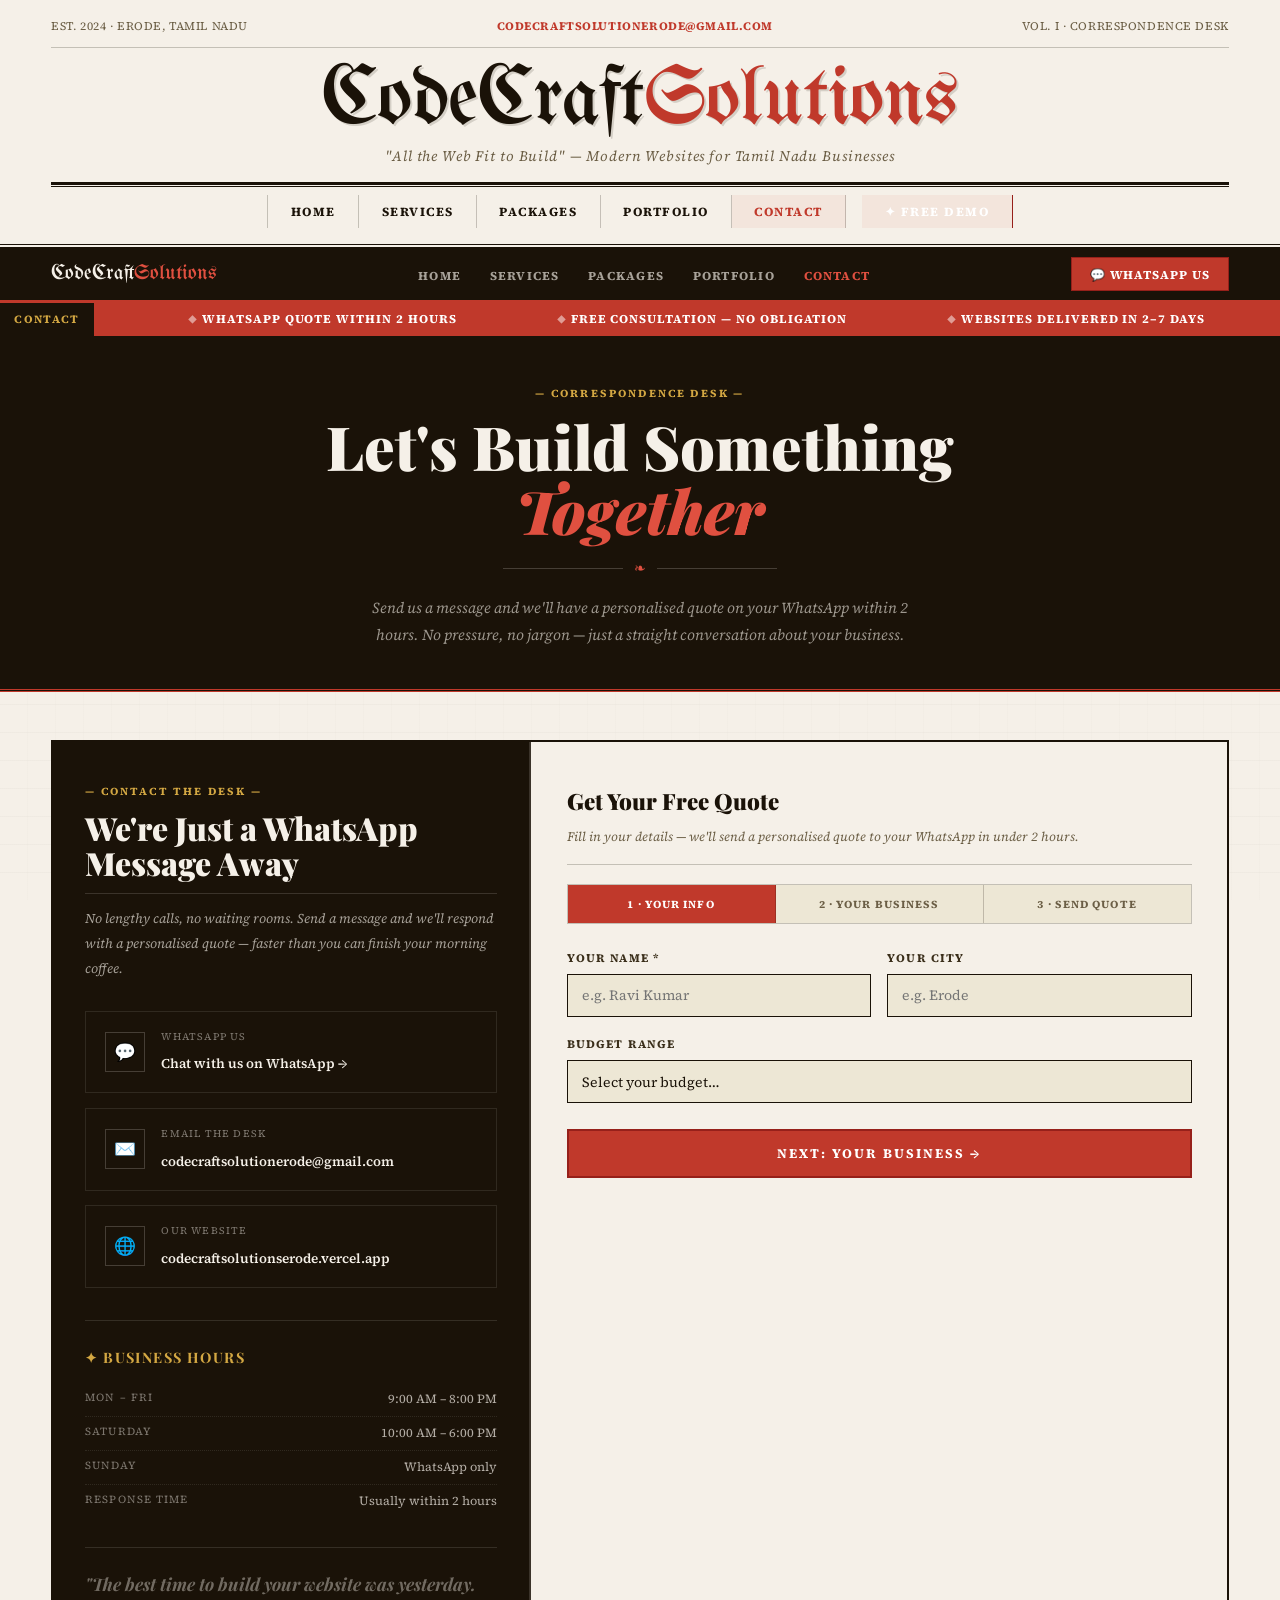
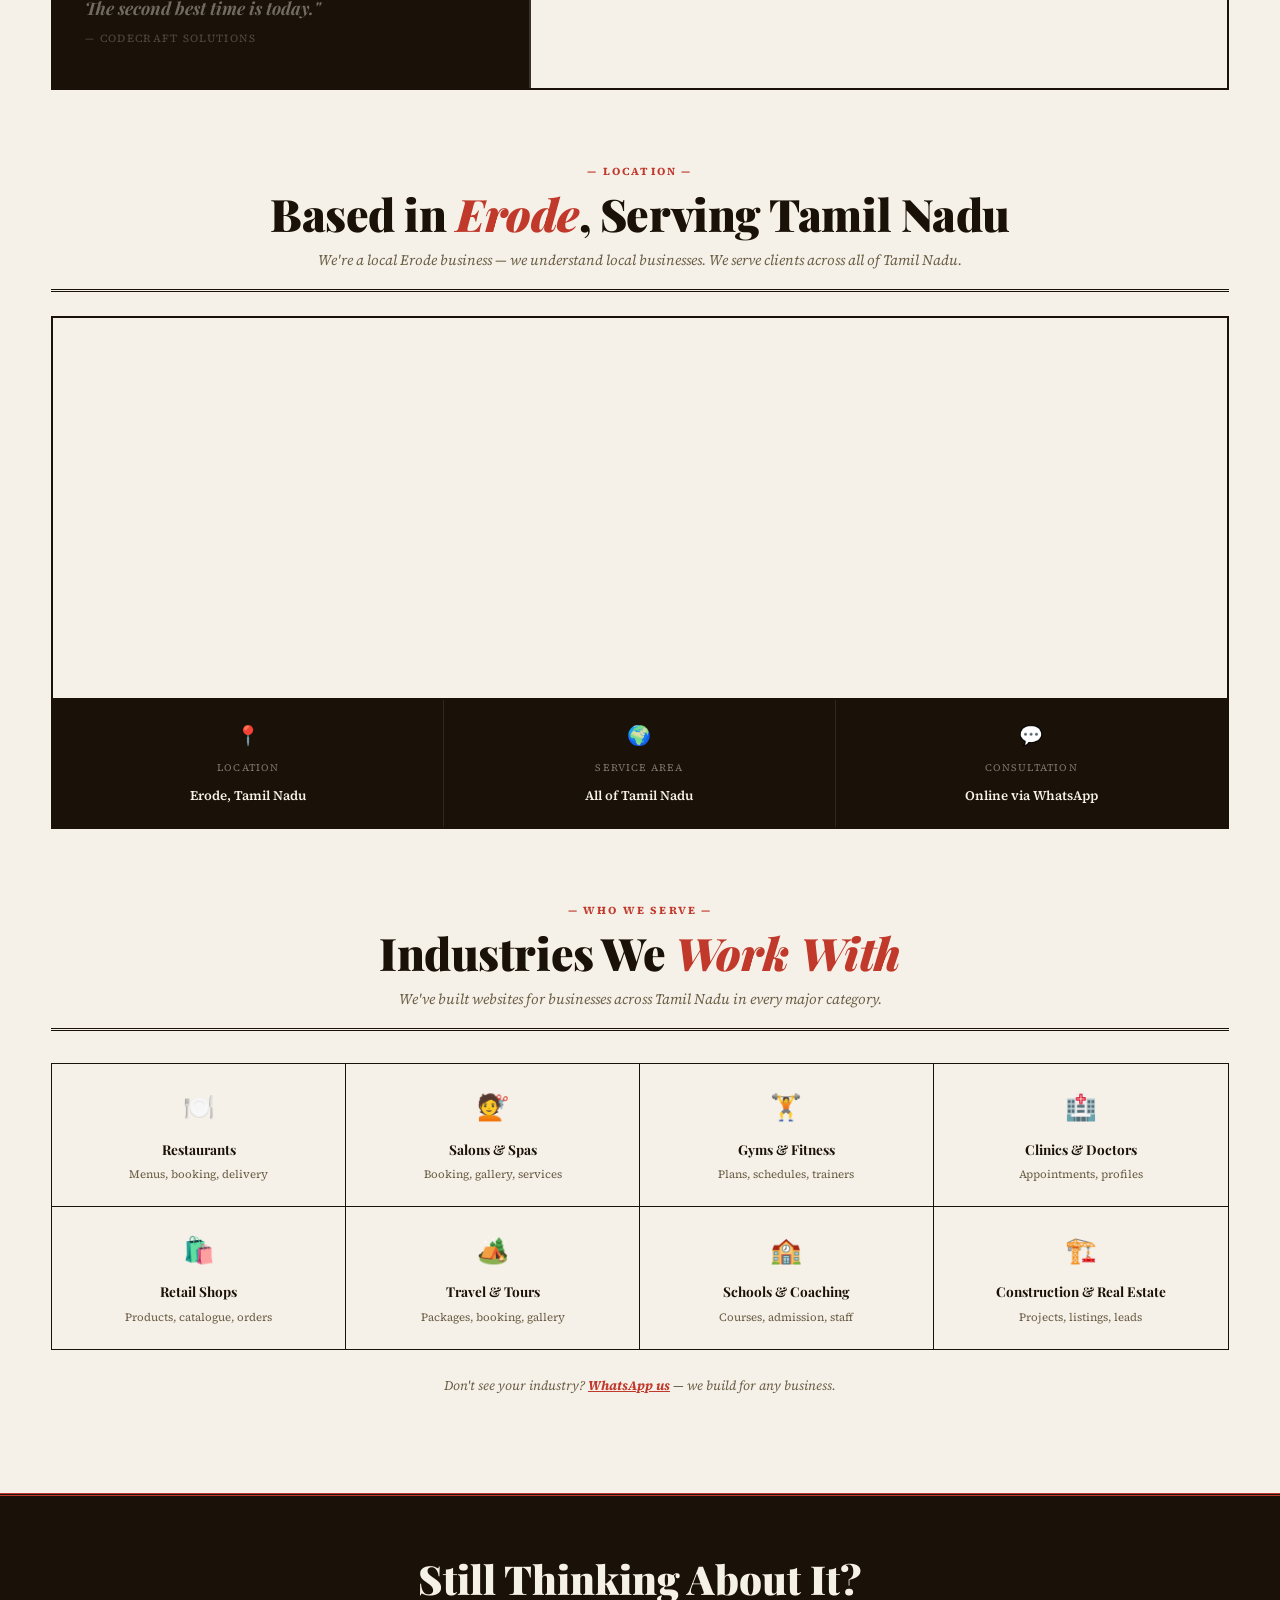
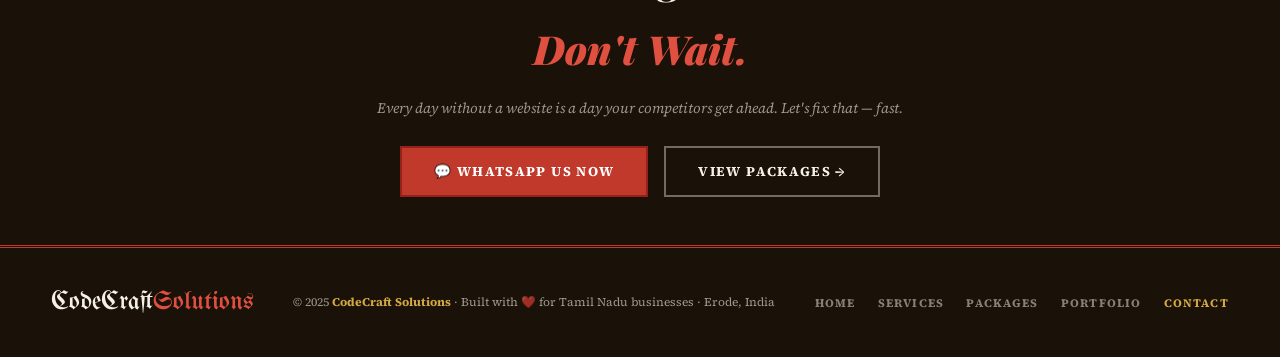
==== contact.html @ 3a3abef3 "Add files via upload" ====
<!DOCTYPE html>
<html lang="en">
<head>
<meta charset="UTF-8"><meta name="viewport" content="width=device-width, initial-scale=1.0">
<title>Contact — CodeCraft Solutions</title>
<link href="https://fonts.googleapis.com/css2?family=Playfair+Display:ital,wght@0,400;0,600;0,700;0,900;1,400;1,700&family=UnifrakturMaguntia&family=Source+Serif+4:ital,opsz,wght@0,8..60,300;0,8..60,400;0,8..60,600;1,8..60,400&display=swap" rel="stylesheet">
<link rel="stylesheet" href="style.css">
<style>
.contact-page { padding: 3rem 4%; position: relative; z-index: 1; }

/* ── MAIN CONTACT GRID ── */
.contact-broadsheet {
  display: grid; grid-template-columns: 1.1fr 1.6fr;
  gap: 0; border: 2px solid var(--ink); margin-bottom: 3rem;
}
.contact-editorial {
  padding: 2.5rem 2rem; background: var(--ink); color: var(--cream);
  border-right: 2px solid rgba(245,240,232,.15);
}
.contact-editorial-kicker { font-size:.68rem; font-weight:700; text-transform:uppercase; letter-spacing:.2em; color:var(--gold-light); margin-bottom:.6rem; display:block; }
.contact-headline { font-family:var(--serif-display); font-size:clamp(1.4rem,2.8vw,2rem); font-weight:900; line-height:1.1; color:var(--cream); margin-bottom:.8rem; padding-bottom:.8rem; border-bottom:1px solid rgba(245,240,232,.15); }
.contact-deck { font-size:.84rem; color:rgba(245,240,232,.65); line-height:1.85; font-style:italic; margin-bottom:1.8rem; }
.contact-methods { display:flex; flex-direction:column; gap:.9rem; margin-bottom:2rem; }
.contact-method { display:flex; align-items:center; gap:1rem; padding:1rem 1.2rem; border:1px solid rgba(245,240,232,.1); text-decoration:none; color:var(--cream); transition:background .2s,border-color .2s; }
.contact-method:hover { background:rgba(245,240,232,.06); border-color:var(--gold-light); }
.method-icon { width:40px; height:40px; flex-shrink:0; display:flex; align-items:center; justify-content:center; font-size:1.1rem; border:1px solid rgba(245,240,232,.2); }
.method-label { font-size:.63rem; text-transform:uppercase; letter-spacing:.12em; color:rgba(245,240,232,.45); display:block; margin-bottom:.2rem; }
.method-value { font-size:.84rem; font-weight:600; }
.contact-hours { border-top:1px solid rgba(245,240,232,.12); padding-top:1.5rem; margin-top:.5rem; }
.contact-hours h4 { font-family:var(--serif-display); font-size:.9rem; font-weight:700; color:var(--gold-light); margin-bottom:.8rem; text-transform:uppercase; letter-spacing:.1em; }
.hours-row { display:flex; justify-content:space-between; font-size:.78rem; padding:.35rem 0; border-bottom:1px dotted rgba(245,240,232,.1); color:rgba(245,240,232,.7); }
.hours-row:last-child { border-bottom:none; }
.hours-row .day { color:rgba(245,240,232,.45); text-transform:uppercase; font-size:.68rem; letter-spacing:.1em; }
.contact-quote { margin-top:1.8rem; padding-top:1.5rem; border-top:1px solid rgba(245,240,232,.12); }
.contact-quote p { font-family:var(--serif-display); font-style:italic; font-size:1.1rem; font-weight:700; color:rgba(245,240,232,.4); line-height:1.4; }
.contact-quote cite { font-size:.68rem; text-transform:uppercase; letter-spacing:.12em; color:rgba(245,240,232,.25); margin-top:.5rem; display:block; font-style:normal; }

/* ── FORM PANEL ── */
.contact-form-panel { padding: 2.5rem 2.2rem; background: var(--cream); }
.form-headline { font-family:var(--serif-display); font-size:1.4rem; font-weight:900; margin-bottom:.3rem; }
.form-deck { font-size:.8rem; color:var(--ink-light); font-style:italic; margin-bottom:1.2rem; padding-bottom:1rem; border-bottom:1px solid var(--rule-thin); }
.form-row { display:grid; grid-template-columns:1fr 1fr; gap:1rem; }
.form-steps { display:flex; gap:0; margin-bottom:1.5rem; border:1px solid var(--rule-thin); }
.form-step { flex:1; padding:.6rem .8rem; text-align:center; font-size:.68rem; font-weight:700; text-transform:uppercase; letter-spacing:.1em; color:var(--ink-light); border-right:1px solid var(--rule-thin); background:var(--cream-dark); cursor:pointer; transition:background .2s,color .2s; }
.form-step:last-child { border-right:none; }
.form-step.active { background:var(--red); color:#fff; }
.form-step-panel { display:none; }
.form-step-panel.active { display:block; }

/* ── MAP EMBED SECTION ── */
.map-section { margin-bottom:3rem; }
.map-section .section-masthead { margin-bottom:1.5rem; }
.map-container { border:2px solid var(--ink); overflow:hidden; }
.map-container iframe { display:block; width:100%; height:380px; border:none; }
.map-info-row { display:grid; grid-template-columns:repeat(3,1fr); gap:0; border-top:2px solid var(--ink); background:var(--ink); }
.map-info-item { padding:1.2rem 1.5rem; border-right:1px solid rgba(245,240,232,.1); text-align:center; }
.map-info-item:last-child { border-right:none; }
.map-info-icon { font-size:1.2rem; margin-bottom:.4rem; display:block; }
.map-info-label { font-size:.62rem; text-transform:uppercase; letter-spacing:.12em; color:rgba(245,240,232,.45); display:block; margin-bottom:.2rem; }
.map-info-value { font-size:.82rem; color:var(--cream); font-weight:600; }

/* ── INDUSTRIES ── */
.industries-section { margin-bottom:3rem; }
.industries-grid { display:grid; grid-template-columns:repeat(4,1fr); gap:0; border:1px solid var(--ink); }
.industry-item { padding:1.3rem; border-right:1px solid var(--ink); border-bottom:1px solid var(--ink); text-align:center; transition:background .2s; }
.industry-item:nth-child(4n) { border-right:none; }
.industry-item:nth-last-child(-n+4) { border-bottom:none; }
.industry-item:hover { background:rgba(192,57,43,.05); }
.industry-icon { font-size:1.6rem; display:block; margin-bottom:.5rem; }
.industry-name { font-family:var(--serif-display); font-size:.85rem; font-weight:700; color:var(--ink); }
.industry-note { font-size:.7rem; color:var(--ink-light); margin-top:.25rem; }

/* ── FINAL CTA BAND ── */
.contact-cta-band { background:var(--ink); padding:3rem 4%; text-align:center; border-top:3px double var(--red); }
.contact-cta-band h2 { font-family:var(--serif-display); font-size:clamp(1.6rem,3.5vw,2.5rem); font-weight:900; color:var(--cream); margin-bottom:.8rem; }
.contact-cta-band h2 em { color:var(--red-light); font-style:italic; }
.contact-cta-band p { font-style:italic; color:rgba(245,240,232,.6); font-size:.9rem; margin-bottom:1.5rem; }
.contact-cta-btns { display:flex; gap:1rem; justify-content:center; flex-wrap:wrap; }

/* ── RESPONSIVE ── */
@media(max-width:900px) {
  .contact-broadsheet { grid-template-columns:1fr; }
  .contact-editorial { border-right:none; border-bottom:2px solid rgba(245,240,232,.15); }
  .form-row { grid-template-columns:1fr; }
  .map-info-row { grid-template-columns:1fr; }
  .map-info-item { border-right:none; border-bottom:1px solid rgba(245,240,232,.1); }
  .map-info-item:last-child { border-bottom:none; }
  .industries-grid { grid-template-columns:repeat(2,1fr); }
  .industry-item:nth-child(4n) { border-right:1px solid var(--ink); }
  .industry-item:nth-child(2n) { border-right:none; }
  .industry-item:nth-last-child(-n+4) { border-bottom:1px solid var(--ink); }
  .industry-item:nth-last-child(-n+2) { border-bottom:none; }
}
@media(max-width:480px) {
  .form-steps { flex-direction:column; }
  .form-step { border-right:none; border-bottom:1px solid var(--rule-thin); }
  .form-step:last-child { border-bottom:none; }
}
</style>
</head>
<body>
<div id="progress"></div>

<div class="mobile-menu" id="mobileMenu">
  <button class="mobile-close" id="mobileClose">✕</button>
  <a href="index.html">Home</a>
  <a href="services.html">Services</a>
  <a href="packages.html">Packages</a>
  <a href="portfolio.html">Portfolio</a>
  <a href="contact.html" class="active">Contact</a>
</div>

<!-- ══ MASTHEAD ══ -->
<header class="masthead">
  <div class="masthead-top">
    <span>Est. 2024 · Erode, Tamil Nadu</span>
    <span><a href="mailto:codecraftsolutionerode@gmail.com">codecraftsolutionerode@gmail.com</a></span>
    <span>Vol. I · Correspondence Desk</span>
  </div>
  <a href="index.html" class="masthead-logo">CodeCraft<span>Solutions</span></a>
  <div class="masthead-tagline">"All the Web Fit to Build" — Modern Websites for Tamil Nadu Businesses</div>
  <div class="masthead-rule"></div>
  <nav class="masthead-nav">
    <a href="index.html">Home</a>
    <a href="services.html">Services</a>
    <a href="packages.html">Packages</a>
    <a href="portfolio.html">Portfolio</a>
    <a href="contact.html" class="active">Contact</a>
    <a href="contact.html" class="nav-cta">✦ Free Demo</a>
  </nav>
</header>

<nav class="sticky-nav">
  <a href="index.html" class="sticky-nav-logo">CodeCraft<span>Solutions</span></a>
  <ul class="sticky-nav-links">
    <li><a href="index.html">Home</a></li>
    <li><a href="services.html">Services</a></li>
    <li><a href="packages.html">Packages</a></li>
    <li><a href="portfolio.html">Portfolio</a></li>
    <li><a href="contact.html" class="active">Contact</a></li>
  </ul>
  <a href="https://wa.me/916382639957?text=Hiii%20Code%20Craft%20Solutions" target="_blank" rel="noopener" class="sticky-btn">💬 WhatsApp Us</a>
  <button class="nav-burger" onclick="openMobile()"><span></span><span></span><span></span></button>
</nav>

<div class="ticker-wrap">
  <span class="ticker-label">CONTACT</span>
  <div class="ticker-inner" style="padding-left:140px">
    <span>WhatsApp quote within 2 hours</span>
    <span>Free consultation — no obligation</span>
    <span>Websites delivered in 2–7 days</span>
    <span>Open Monday to Saturday, 9 AM – 8 PM</span>
    <span>codecraftsolutionerode@gmail.com</span>
  </div>
</div>

<!-- ══ PAGE BANNER ══ -->
<div class="page-banner">
  <span class="page-banner-kicker">— Correspondence Desk —</span>
  <h1 class="page-banner-title">Let's Build Something<br><em>Together</em></h1>
  <div class="page-banner-rule"><span></span><i>❧</i><span></span></div>
  <p class="page-banner-deck">Send us a message and we'll have a personalised quote on your WhatsApp within 2 hours. No pressure, no jargon — just a straight conversation about your business.</p>
</div>

<main class="contact-page">

  <!-- ══ MAIN CONTACT BLOCK ══ -->
  <div class="contact-broadsheet">

    <!-- LEFT: Editorial info panel -->
    <div class="contact-editorial reveal-left">
      <span class="contact-editorial-kicker">— Contact the Desk —</span>
      <h2 class="contact-headline">We're Just a WhatsApp Message Away</h2>
      <p class="contact-deck">No lengthy calls, no waiting rooms. Send a message and we'll respond with a personalised quote — faster than you can finish your morning coffee.</p>

      <div class="contact-methods">
        <a class="contact-method" href="https://wa.me/916382639957?text=Hiii%20Code%20Craft%20Solutions" target="_blank" rel="noopener">
          <div class="method-icon">💬</div>
          <div>
            <span class="method-label">WhatsApp Us</span>
            <span class="method-value">Chat with us on WhatsApp →</span>
          </div>
        </a>
        <a class="contact-method" href="mailto:codecraftsolutionerode@gmail.com">
          <div class="method-icon">✉️</div>
          <div>
            <span class="method-label">Email the Desk</span>
            <span class="method-value">codecraftsolutionerode@gmail.com</span>
          </div>
        </a>
        <a class="contact-method" href="https://codecraftsolutionserode.vercel.app" target="_blank" rel="noopener">
          <div class="method-icon">🌐</div>
          <div>
            <span class="method-label">Our Website</span>
            <span class="method-value">codecraftsolutionserode.vercel.app</span>
          </div>
        </a>
      </div>

      <div class="contact-hours">
        <h4>✦ Business Hours</h4>
        <div class="hours-row"><span class="day">Mon – Fri</span><span>9:00 AM – 8:00 PM</span></div>
        <div class="hours-row"><span class="day">Saturday</span><span>10:00 AM – 6:00 PM</span></div>
        <div class="hours-row"><span class="day">Sunday</span><span>WhatsApp only</span></div>
        <div class="hours-row"><span class="day">Response time</span><span>Usually within 2 hours</span></div>
      </div>

      <div class="contact-quote">
        <p>"The best time to build your website was yesterday. The second best time is today."</p>
        <cite>— CodeCraft Solutions</cite>
      </div>
    </div>

    <!-- RIGHT: Multi-step form -->
    <div class="contact-form-panel reveal-right">
      <h3 class="form-headline">Get Your Free Quote</h3>
      <p class="form-deck">Fill in your details — we'll send a personalised quote to your WhatsApp in under 2 hours.</p>

      <!-- Step tabs -->
      <div class="form-steps">
        <div class="form-step active" onclick="showStep(1)">1 · Your Info</div>
        <div class="form-step" onclick="showStep(2)">2 · Your Business</div>
        <div class="form-step" onclick="showStep(3)">3 · Send Quote</div>
      </div>

      <!-- Step 1 -->
      <div class="form-step-panel active" id="step1">
        <div class="form-row">
          <div class="form-group">
            <label>Your Name *</label>
            <input type="text" id="fname" placeholder="e.g. Ravi Kumar">
          </div>
          <div class="form-group">
            <label>Your City</label>
            <input type="text" id="fcity" placeholder="e.g. Erode">
          </div>
        </div>
        <div class="form-group">
          <label>Budget Range</label>
          <select id="fbudget">
            <option value="" disabled selected>Select your budget…</option>
            <option value="₹5,000 (Starter)">₹5,000 — Starter package</option>
            <option value="₹9,000 (Business)">₹9,000 — Business package</option>
            <option value="₹13,000 (Pro)">₹13,000 — Pro package</option>
            <option value="Not sure yet">Not sure yet — need advice</option>
          </select>
        </div>
        <button class="form-submit" onclick="nextStep(2)" style="margin-top:.5rem">Next: Your Business →</button>
      </div>

      <!-- Step 2 -->
      <div class="form-step-panel" id="step2">
        <div class="form-group">
          <label>Business Name &amp; Type *</label>
          <input type="text" id="fbusiness" placeholder="e.g. Sri Krishna Hotel – Restaurant">
        </div>
        <div class="form-group">
          <label>What service do you need? *</label>
          <select id="fservice">
            <option value="" disabled selected>Select a service…</option>
            <option value="Landing Page (Starter – ₹5,000)">Landing Page (Starter – ₹5,000)</option>
            <option value="Full Business Website (Business – ₹9,000)">Full Business Website (Business – ₹9,000)</option>
            <option value="Premium Website (Pro – ₹13,000)">Premium Website (Pro – ₹13,000)</option>
            <option value="E-Commerce Store">E-Commerce Store</option>
            <option value="SEO / Google Rankings">SEO / Google Rankings</option>
            <option value="Maintenance &amp; Support">Maintenance &amp; Support</option>
            <option value="Not sure – need advice">Not sure yet – need advice</option>
          </select>
        </div>
        <div class="form-group">
          <label>Do you have an existing website?</label>
          <select id="fexisting">
            <option value="No, I need a brand new website">No — I need a brand new website</option>
            <option value="Yes, I need it redesigned">Yes — I need it redesigned</option>
            <option value="Yes, I need fixes / updates">Yes — I need fixes or updates</option>
          </select>
        </div>
        <div style="display:flex;gap:.8rem;margin-top:.5rem">
          <button class="form-submit" onclick="nextStep(1)" style="background:transparent;color:var(--ink);border:2px solid var(--ink);flex:0 0 auto;width:auto;padding:.85rem 1.5rem;">← Back</button>
          <button class="form-submit" onclick="nextStep(3)" style="flex:1">Next: Send Quote →</button>
        </div>
      </div>

      <!-- Step 3 -->
      <div class="form-step-panel" id="step3">
        <div class="form-group">
          <label>Any other details? (optional)</label>
          <textarea id="fmessage" placeholder="e.g. I want customers to see our menu and book a table online. We also need Google Maps and a WhatsApp button…"></textarea>
        </div>
        <div class="form-group">
          <label>How did you hear about us?</label>
          <select id="fhear">
            <option value="Google Search">Google Search</option>
            <option value="WhatsApp referral">WhatsApp referral</option>
            <option value="Word of mouth">Word of mouth</option>
            <option value="Social media">Social media</option>
            <option value="Other">Other</option>
          </select>
        </div>
        <div style="background:var(--cream-deep);border:1px solid var(--rule-thin);padding:.9rem 1.1rem;margin-bottom:1rem;font-size:.78rem;color:var(--ink-mid);">
          <strong style="color:var(--red);font-size:.7rem;text-transform:uppercase;letter-spacing:.1em;">What happens next?</strong><br>
          Clicking the button below will open WhatsApp with your details pre-filled. Send the message and we'll reply with a personalised quote — usually within 2 hours.
        </div>
        <div style="display:flex;gap:.8rem">
          <button class="form-submit" onclick="nextStep(2)" style="background:transparent;color:var(--ink);border:2px solid var(--ink);flex:0 0 auto;width:auto;padding:.85rem 1.5rem;">← Back</button>
          <button class="form-submit" onclick="sendToWhatsApp()" style="flex:1">💬 Send via WhatsApp</button>
        </div>
        <p class="form-note">Opens WhatsApp with your details pre-filled · No spam, ever</p>
      </div>

    </div>
  </div>

  <!-- ══ MAP SECTION ══ -->
  <div class="map-section reveal">
    <div class="section-masthead">
      <span class="section-kicker">— Location —</span>
      <h2 class="section-title">Based in <em>Erode</em>, Serving Tamil Nadu</h2>
      <p class="section-deck">We're a local Erode business — we understand local businesses. We serve clients across all of Tamil Nadu.</p>
    </div>
    <div class="map-container">
      <iframe
        src="https://www.google.com/maps/embed?pb=!1m18!1m12!1m3!1d62617.23435124254!2d77.6894!3d11.3410!2m3!1f0!2f0!3f0!3m2!1i1024!2i768!4f13.1!3m3!1m2!1s0x3ba96f40000000b5%3A0xb5a1b2fbd74bd34!2sErode%2C%20Tamil%20Nadu!5e0!3m2!1sen!2sin!4v1700000000000"
        allowfullscreen loading="lazy" referrerpolicy="no-referrer-when-downgrade" title="CodeCraft Solutions — Erode, Tamil Nadu">
      </iframe>
      <div class="map-info-row">
        <div class="map-info-item">
          <span class="map-info-icon">📍</span>
          <span class="map-info-label">Location</span>
          <span class="map-info-value">Erode, Tamil Nadu</span>
        </div>
        <div class="map-info-item">
          <span class="map-info-icon">🌍</span>
          <span class="map-info-label">Service Area</span>
          <span class="map-info-value">All of Tamil Nadu</span>
        </div>
        <div class="map-info-item">
          <span class="map-info-icon">💬</span>
          <span class="map-info-label">Consultation</span>
          <span class="map-info-value">Online via WhatsApp</span>
        </div>
      </div>
    </div>
  </div>

  <!-- ══ INDUSTRIES WE SERVE ══ -->
  <div class="industries-section reveal">
    <div class="section-masthead">
      <span class="section-kicker">— Who We Serve —</span>
      <h2 class="section-title">Industries We <em>Work With</em></h2>
      <p class="section-deck">We've built websites for businesses across Tamil Nadu in every major category.</p>
    </div>
    <div class="industries-grid">
      <div class="industry-item">
        <span class="industry-icon">🍽️</span>
        <div class="industry-name">Restaurants</div>
        <div class="industry-note">Menus, booking, delivery</div>
      </div>
      <div class="industry-item">
        <span class="industry-icon">💇</span>
        <div class="industry-name">Salons &amp; Spas</div>
        <div class="industry-note">Booking, gallery, services</div>
      </div>
      <div class="industry-item">
        <span class="industry-icon">🏋️</span>
        <div class="industry-name">Gyms &amp; Fitness</div>
        <div class="industry-note">Plans, schedules, trainers</div>
      </div>
      <div class="industry-item">
        <span class="industry-icon">🏥</span>
        <div class="industry-name">Clinics &amp; Doctors</div>
        <div class="industry-note">Appointments, profiles</div>
      </div>
      <div class="industry-item">
        <span class="industry-icon">🛍️</span>
        <div class="industry-name">Retail Shops</div>
        <div class="industry-note">Products, catalogue, orders</div>
      </div>
      <div class="industry-item">
        <span class="industry-icon">🏕️</span>
        <div class="industry-name">Travel &amp; Tours</div>
        <div class="industry-note">Packages, booking, gallery</div>
      </div>
      <div class="industry-item">
        <span class="industry-icon">🏫</span>
        <div class="industry-name">Schools &amp; Coaching</div>
        <div class="industry-note">Courses, admission, staff</div>
      </div>
      <div class="industry-item">
        <span class="industry-icon">🏗️</span>
        <div class="industry-name">Construction &amp; Real Estate</div>
        <div class="industry-note">Projects, listings, leads</div>
      </div>
    </div>
    <div style="text-align:center;margin-top:1.5rem;font-size:.82rem;color:var(--ink-light);font-style:italic;">
      Don't see your industry? <a href="https://wa.me/916382639957?text=Hiii%20Code%20Craft%20Solutions" target="_blank" rel="noopener" style="color:var(--red);font-weight:700">WhatsApp us</a> — we build for any business.
    </div>
  </div>

</main>

<!-- ══ FINAL CTA ══ -->
<div class="contact-cta-band">
  <h2>Still Thinking About It?<br><em>Don't Wait.</em></h2>
  <p>Every day without a website is a day your competitors get ahead. Let's fix that — fast.</p>
  <div class="contact-cta-btns">
    <a href="https://wa.me/916382639957?text=Hiii%20Code%20Craft%20Solutions" target="_blank" rel="noopener" class="btn-primary">💬 WhatsApp Us Now</a>
    <a href="packages.html" class="btn-ghost-light">View Packages →</a>
  </div>
</div>

<footer>
  <div class="footer-inner">
    <a href="index.html" class="footer-logo">CodeCraft<span>Solutions</span></a>
    <p class="footer-copy">© 2025 <strong>CodeCraft Solutions</strong> · Built with ❤️ for Tamil Nadu businesses · Erode, India</p>
    <div class="footer-links">
      <a href="index.html">Home</a>
      <a href="services.html">Services</a>
      <a href="packages.html">Packages</a>
      <a href="portfolio.html">Portfolio</a>
      <a href="contact.html" class="active">Contact</a>
    </div>
  </div>
</footer>

<script src="main.js"></script>
<script>
/* ── MULTI-STEP FORM ── */
function showStep(n) {
  document.querySelectorAll('.form-step-panel').forEach((p,i) => {
    p.classList.toggle('active', i === n-1);
  });
  document.querySelectorAll('.form-step').forEach((t,i) => {
    t.classList.toggle('active', i === n-1);
  });
}
function nextStep(n) {
  if (n === 2) {
    const name = document.getElementById('fname').value.trim();
    if (!name) { alert('Please enter your name.'); return; }
  }
  if (n === 3) {
    const biz = document.getElementById('fbusiness').value.trim();
    const svc = document.getElementById('fservice').value;
    if (!biz || !svc) { alert('Please fill in your business name and select a service.'); return; }
  }
  showStep(n);
  document.querySelector('.contact-form-panel').scrollIntoView({ behavior:'smooth', block:'start' });
}

/* ── WHATSAPP ── */
function sendToWhatsApp() {
  const name     = document.getElementById('fname').value.trim();
  const city     = document.getElementById('fcity').value.trim();
  const budget   = document.getElementById('fbudget').value;
  const business = document.getElementById('fbusiness').value.trim();
  const service  = document.getElementById('fservice').value;
  const existing = document.getElementById('fexisting').value;
  const message  = document.getElementById('fmessage').value.trim();
  const hear     = document.getElementById('fhear').value;

  if (!name || !business || !service) {
    alert('Please complete all required fields first.');
    showStep(1); return;
  }

  const text =
    `Hi CodeCraft Solutions! 👋\n\n` +
    `*Name:* ${name}${city ? ' · ' + city : ''}\n` +
    `*Business:* ${business}\n` +
    `*Service Needed:* ${service}\n` +
    (budget ? `*Budget:* ${budget}\n` : '') +
    `*Existing Website:* ${existing}\n` +
    (message ? `*Details:* ${message}\n` : '') +
    `*How I heard about you:* ${hear}\n\n` +
    `Looking forward to hearing from you!`;

  window.open(`https://wa.me/916382639957?text=${encodeURIComponent(text)}`, '_blank');
}
</script>
</body>
</html>
---- style.css ----
/* ═══════════════════════════════════════════
   CODECRAFT SOLUTIONS — RETRO NEWSPAPER EDITORIAL
   Shared Stylesheet · All Pages
   ═══════════════════════════════════════════ */
:root {
  --cream:         #f5f0e8;
  --cream-dark:    #ede7d5;
  --cream-deep:    #e0d8c3;
  --ink:           #1a1208;
  --ink-mid:       #3a2e1a;
  --ink-light:     #6b5e45;
  --red:           #c0392b;
  --red-dark:      #96201a;
  --red-light:     #e05040;
  --gold:          #b8892a;
  --gold-light:    #d4a843;
  --rule-thin:     rgba(26,18,8,0.22);
  --serif-display: 'Playfair Display', Georgia, serif;
  --serif-body:    'Source Serif 4', 'Libre Baskerville', Georgia, serif;
  --fraktur:       'UnifrakturMaguntia', serif;
}
*,*::before,*::after{box-sizing:border-box;margin:0;padding:0;}
html{scroll-behavior:smooth;}
body{background-color:var(--cream);color:var(--ink);font-family:var(--serif-body);font-size:16px;line-height:1.75;overflow-x:hidden;cursor:crosshair;}
body::before{content:'';position:fixed;inset:0;pointer-events:none;z-index:0;background:repeating-linear-gradient(0deg,transparent,transparent 27px,rgba(26,18,8,.025) 27px,rgba(26,18,8,.025) 28px),repeating-linear-gradient(90deg,transparent,transparent 27px,rgba(26,18,8,.012) 27px,rgba(26,18,8,.012) 28px);}
#progress{position:fixed;top:0;left:0;height:3px;z-index:500;background:var(--red);width:0%;transition:width .1s;}
/* MASTHEAD */
.masthead{position:relative;z-index:100;background:var(--cream);border-bottom:4px double var(--ink);text-align:center;padding:1rem 4%;}
.masthead-top{display:flex;align-items:center;justify-content:space-between;font-family:var(--serif-body);font-size:.72rem;color:var(--ink-light);letter-spacing:.05em;text-transform:uppercase;padding-bottom:.7rem;border-bottom:1px solid var(--rule-thin);margin-bottom:.7rem;}
.masthead-top a{color:var(--red);text-decoration:none;font-weight:700;}
.masthead-logo{font-family:var(--fraktur);font-size:clamp(2.8rem,7vw,5.2rem);color:var(--ink);letter-spacing:-.01em;line-height:1;text-shadow:2px 2px 0 rgba(26,18,8,.15);margin:.3rem 0 .1rem;text-decoration:none;display:block;}
.masthead-logo span{color:var(--red);}
.masthead-tagline{font-family:var(--serif-body);font-style:italic;font-size:.9rem;color:var(--ink-light);letter-spacing:.06em;margin-bottom:.8rem;}
.masthead-rule{height:3px;background:var(--ink);margin:.6rem 0;position:relative;}
.masthead-rule::before{content:'';position:absolute;top:4px;left:0;right:0;height:1px;background:var(--ink);}
.masthead-nav{display:flex;align-items:center;justify-content:center;gap:0;flex-wrap:wrap;}
.masthead-nav a{font-family:var(--serif-body);font-size:.78rem;font-weight:700;text-transform:uppercase;letter-spacing:.12em;color:var(--ink);text-decoration:none;padding:.35rem 1.4rem;border-right:1px solid var(--rule-thin);transition:color .2s,background .2s;}
.masthead-nav a:first-child{border-left:1px solid var(--rule-thin);}
.masthead-nav a:hover,.masthead-nav a.active{color:var(--red);background:rgba(192,57,43,.06);}
.masthead-nav .nav-cta{background:var(--red);color:#fff!important;border-color:var(--red-dark)!important;margin-left:1rem;}
.masthead-nav .nav-cta:hover{background:var(--red-dark);}
/* STICKY NAV */
.sticky-nav{position:sticky;top:0;z-index:200;background:var(--ink);display:flex;align-items:center;justify-content:space-between;padding:.5rem 4%;border-bottom:3px solid var(--red);}
.sticky-nav-logo{font-family:var(--fraktur);font-size:1.3rem;color:var(--cream);text-decoration:none;}
.sticky-nav-logo span{color:var(--red-light);}
.sticky-nav-links{display:flex;gap:1.8rem;list-style:none;}
.sticky-nav-links a{font-family:var(--serif-body);font-size:.76rem;font-weight:700;text-transform:uppercase;letter-spacing:.1em;color:rgba(245,240,232,.65);text-decoration:none;transition:color .2s;}
.sticky-nav-links a:hover,.sticky-nav-links a.active{color:var(--red-light);}
.sticky-btn{background:var(--red);color:#fff!important;padding:.35rem 1.1rem;font-family:var(--serif-body);font-size:.76rem;font-weight:700;text-transform:uppercase;letter-spacing:.08em;text-decoration:none;border:1px solid var(--red-dark);transition:background .2s;}
.sticky-btn:hover{background:var(--red-dark);}
.nav-burger{display:none;flex-direction:column;gap:4px;cursor:pointer;padding:4px;background:none;border:none;}
.nav-burger span{display:block;width:22px;height:2px;background:var(--cream);}
/* TICKER */
.ticker-wrap{overflow:hidden;background:var(--red);color:#fff;padding:.35rem 0;font-family:var(--serif-body);font-size:.75rem;font-weight:700;text-transform:uppercase;letter-spacing:.08em;white-space:nowrap;position:relative;z-index:1;}
.ticker-label{display:inline-flex;align-items:center;background:var(--ink);color:var(--gold-light);padding:.35rem .9rem;position:absolute;left:0;top:0;bottom:0;font-size:.7rem;letter-spacing:.12em;z-index:2;}
.ticker-inner{display:inline-block;animation:tickerScroll 28s linear infinite;padding-left:100%;}
@keyframes tickerScroll{from{transform:translateX(0)}to{transform:translateX(-100%)}}
.ticker-inner span{margin:0 3rem;}
.ticker-inner span::before{content:'◆ ';color:rgba(255,255,255,.5);}
/* PAGE BANNER */
.page-banner{background:var(--ink);color:var(--cream);padding:3rem 4% 2.5rem;border-bottom:3px double var(--red);position:relative;z-index:1;text-align:center;}
.page-banner-kicker{font-size:.68rem;font-weight:700;text-transform:uppercase;letter-spacing:.2em;color:var(--gold-light);margin-bottom:.7rem;display:block;}
.page-banner-title{font-family:var(--serif-display);font-size:clamp(2rem,5vw,3.8rem);font-weight:900;line-height:1.05;color:var(--cream);}
.page-banner-title em{color:var(--red-light);font-style:italic;}
.page-banner-deck{font-style:italic;font-size:.95rem;color:rgba(245,240,232,.6);margin-top:.8rem;max-width:560px;margin-left:auto;margin-right:auto;}
.page-banner-rule{display:flex;align-items:center;gap:.7rem;justify-content:center;margin:.9rem 0;}
.page-banner-rule span{flex:1;max-width:120px;height:1px;background:rgba(245,240,232,.2);}
.page-banner-rule i{color:var(--red-light);font-size:.9rem;font-style:normal;}
/* SECTION */
.section-masthead{text-align:center;padding:1.5rem 0 1rem;border-bottom:3px double var(--ink);margin-bottom:2rem;}
.section-kicker{font-size:.68rem;font-weight:700;text-transform:uppercase;letter-spacing:.2em;color:var(--red);display:block;margin-bottom:.5rem;}
.section-title{font-family:var(--serif-display);font-size:clamp(1.8rem,3.5vw,2.8rem);font-weight:900;line-height:1.1;letter-spacing:-.01em;color:var(--ink);}
.section-title em{font-style:italic;color:var(--red);}
.section-deck{font-style:italic;font-size:.9rem;color:var(--ink-light);margin-top:.6rem;}
.section-divider{border:none;border-top:3px double var(--ink);margin:0;}
/* BUTTONS */
.btn-primary{background:var(--red);color:#fff;padding:.75rem 2rem;font-family:var(--serif-body);font-size:.85rem;font-weight:700;text-transform:uppercase;letter-spacing:.1em;text-decoration:none;border:2px solid var(--red-dark);transition:background .2s,transform .15s;display:inline-block;}
.btn-primary:hover{background:var(--red-dark);transform:translateY(-2px);}
.btn-ghost{background:transparent;color:var(--ink);padding:.75rem 2rem;font-family:var(--serif-body);font-size:.85rem;font-weight:700;text-transform:uppercase;letter-spacing:.1em;text-decoration:none;border:2px solid var(--ink);transition:background .2s,color .2s;display:inline-block;}
.btn-ghost:hover{background:var(--ink);color:var(--cream);}
.btn-ghost-light{background:transparent;color:var(--cream);padding:.75rem 2rem;font-family:var(--serif-body);font-size:.85rem;font-weight:700;text-transform:uppercase;letter-spacing:.1em;text-decoration:none;border:2px solid rgba(245,240,232,.4);transition:background .2s,border-color .2s;display:inline-block;}
.btn-ghost-light:hover{background:rgba(245,240,232,.1);border-color:var(--cream);}
/* PULL QUOTES */
.pull-quote{border-left:3px solid var(--red);padding:.8rem 1.2rem;margin:1rem 0;background:rgba(192,57,43,.04);}
.pull-quote p{font-family:var(--serif-display);font-style:italic;font-size:1.1rem;font-weight:700;line-height:1.4;color:var(--red);}
.pull-quote cite{font-size:.7rem;text-transform:uppercase;letter-spacing:.1em;color:var(--ink-light);margin-top:.5rem;display:block;font-style:normal;}
/* CLASSIFIEDS */
.classifieds{background:var(--cream-deep);border:1px solid var(--ink);padding:1rem 1.2rem;}
.classified-heading{font-family:var(--serif-display);font-size:.8rem;font-weight:900;text-transform:uppercase;letter-spacing:.15em;text-align:center;border-bottom:1px solid var(--ink);padding-bottom:.5rem;margin-bottom:.8rem;}
.classified-item{font-size:.72rem;color:var(--ink-mid);line-height:1.6;margin-bottom:.5rem;padding-bottom:.5rem;border-bottom:1px dotted var(--rule-thin);}
.classified-item strong{color:var(--red);font-size:.7rem;text-transform:uppercase;}
.classified-item:last-child{border-bottom:none;margin-bottom:0;}
.leader{display:flex;align-items:baseline;gap:.2rem;}
.leader-dots{flex:1;border-bottom:1px dotted var(--ink-light);margin:0 .4rem;position:relative;top:-.1em;}
.ink-stamp{display:inline-block;border:3px solid var(--red);color:var(--red);padding:.25rem .6rem;font-size:.65rem;font-weight:900;text-transform:uppercase;letter-spacing:.2em;font-family:var(--serif-body);transform:rotate(-4deg);opacity:.85;white-space:nowrap;}
/* SCROLL REVEAL */
.reveal{opacity:0;transform:translateY(30px);transition:opacity .7s,transform .7s;}
.reveal.visible{opacity:1;transform:translateY(0);}
.reveal-left{opacity:0;transform:translateX(-30px);transition:opacity .7s,transform .7s;}
.reveal-left.visible{opacity:1;transform:translateX(0);}
.reveal-right{opacity:0;transform:translateX(30px);transition:opacity .7s,transform .7s;}
.reveal-right.visible{opacity:1;transform:translateX(0);}
/* FORM */
.form-group{margin-bottom:1.1rem;}
.form-group label{display:block;font-size:.72rem;font-weight:700;text-transform:uppercase;letter-spacing:.1em;color:var(--ink-mid);margin-bottom:.35rem;}
.form-group input,.form-group textarea,.form-group select{width:100%;background:var(--cream-dark);border:1px solid var(--ink);padding:.65rem .9rem;font-family:var(--serif-body);font-size:.88rem;color:var(--ink);outline:none;resize:vertical;transition:border-color .2s,background .2s;border-radius:0;appearance:none;}
.form-group input:focus,.form-group textarea:focus,.form-group select:focus{border-color:var(--red);background:#fff;}
.form-group textarea{min-height:110px;}
.form-submit{width:100%;padding:.85rem;background:var(--red);color:#fff;border:2px solid var(--red-dark);font-family:var(--serif-body);font-size:.82rem;font-weight:700;text-transform:uppercase;letter-spacing:.15em;cursor:pointer;transition:background .2s,transform .15s;}
.form-submit:hover{background:var(--red-dark);transform:translateY(-2px);}
.form-note{text-align:center;font-size:.72rem;color:var(--ink-light);font-style:italic;margin-top:.8rem;}
/* PORTFOLIO PREVIEW */
.portfolio-preview{width:100%;height:200px;overflow:hidden;border:1px solid var(--rule-thin);position:relative;background:var(--cream-deep);}
.portfolio-preview-inner{width:100%;height:100%;display:flex;align-items:center;justify-content:center;position:relative;}
.portfolio-preview::after{content:'';position:absolute;inset:0;background-image:radial-gradient(circle,rgba(26,18,8,.08) 1px,transparent 1px);background-size:4px 4px;pointer-events:none;}
/* FOOTER */
footer{background:var(--ink);color:rgba(245,240,232,.6);padding:2rem 4%;border-top:3px double var(--red);position:relative;z-index:1;}
.footer-inner{display:flex;align-items:center;justify-content:space-between;flex-wrap:wrap;gap:1rem;}
.footer-logo{font-family:var(--fraktur);font-size:1.6rem;color:var(--cream);text-decoration:none;}
.footer-logo span{color:var(--red-light);}
.footer-copy{font-size:.74rem;text-align:center;}
.footer-copy strong{color:var(--gold-light);}
.footer-links{display:flex;gap:1.4rem;}
.footer-links a{font-size:.72rem;text-transform:uppercase;letter-spacing:.1em;font-weight:700;color:rgba(245,240,232,.5);text-decoration:none;transition:color .2s;}
.footer-links a:hover,.footer-links a.active{color:var(--gold-light);}
/* MOBILE MENU */
.mobile-menu{display:none;position:fixed;inset:0;z-index:300;background:var(--ink);flex-direction:column;align-items:center;justify-content:center;gap:1.5rem;}
.mobile-menu.open{display:flex;}
.mobile-menu a{font-family:var(--serif-display);font-size:2rem;font-weight:700;color:var(--cream);text-decoration:none;transition:color .2s;}
.mobile-menu a:hover,.mobile-menu a.active{color:var(--red-light);}
.mobile-close{position:absolute;top:1.5rem;right:1.5rem;background:none;border:none;color:var(--cream);font-size:2rem;cursor:pointer;}
/* RESPONSIVE */
@media(max-width:900px){.masthead-top{display:none;}.sticky-nav-links{display:none;}.nav-burger{display:flex;}.footer-inner{flex-direction:column;text-align:center;}.footer-links{justify-content:center;}}
@media(max-width:600px){.masthead-logo{font-size:2.4rem;}}
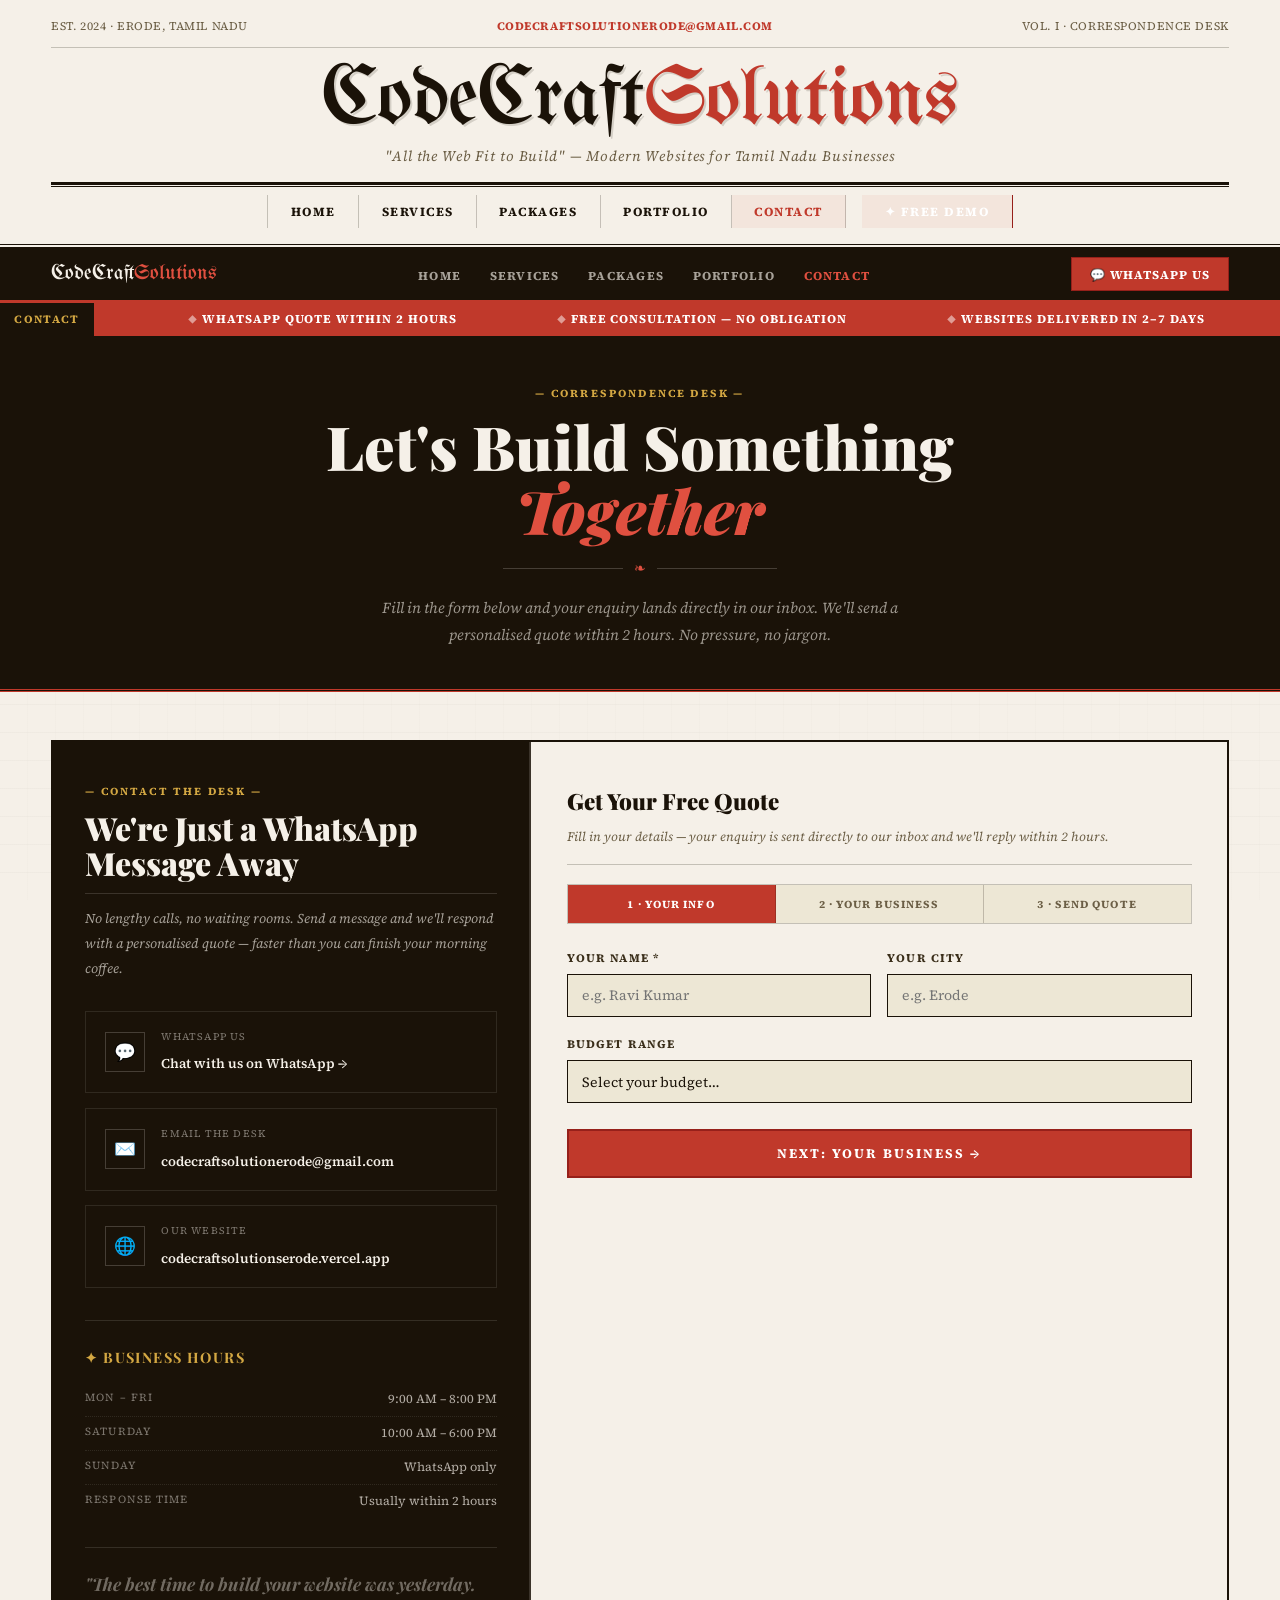
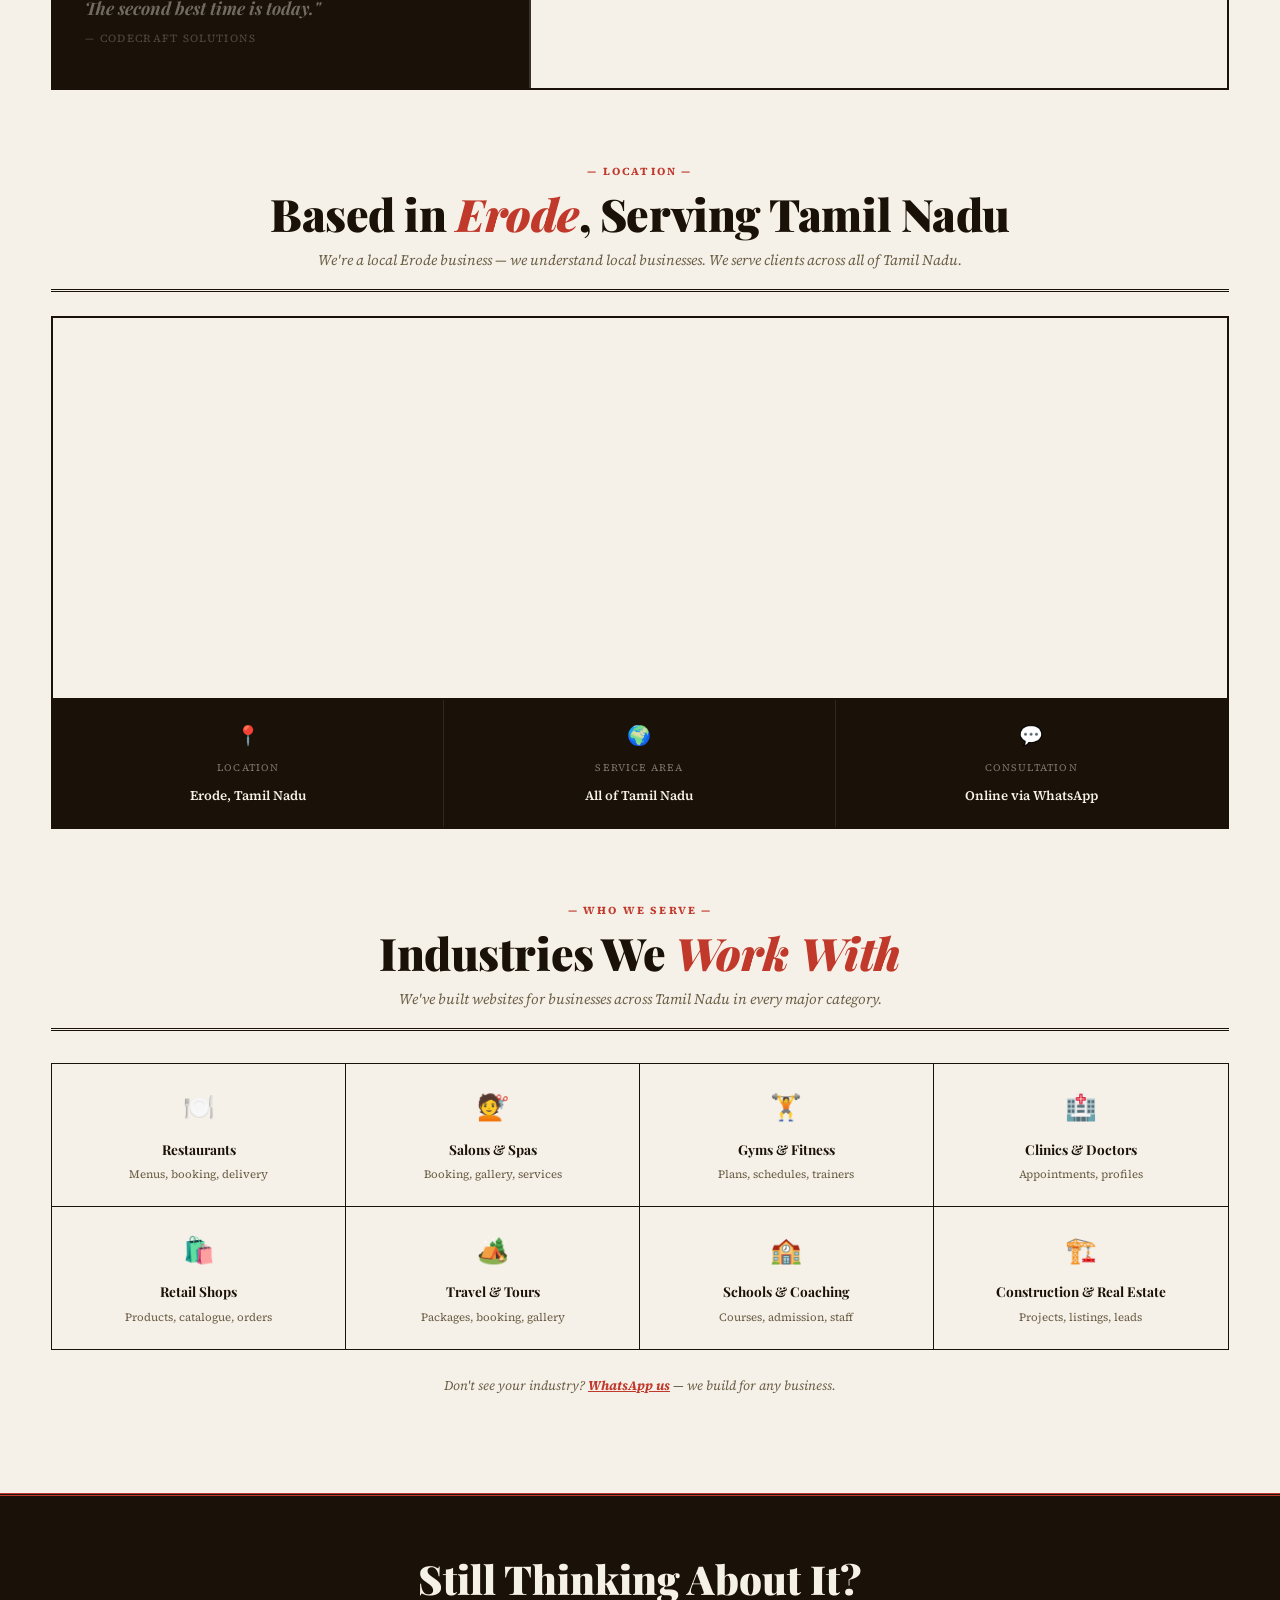
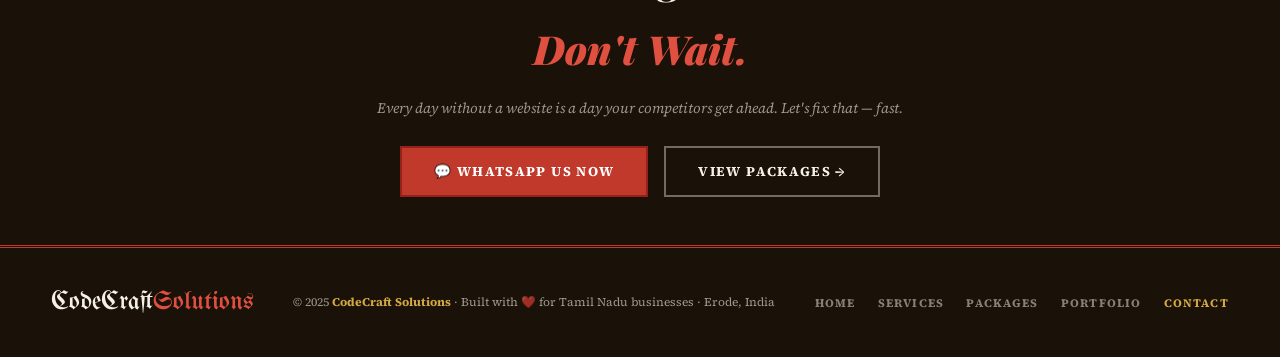
==== commit 8472668c: "Add files via upload" ====
--- a/contact.html
+++ b/contact.html
@@ -159,7 +159,7 @@
   <span class="page-banner-kicker">— Correspondence Desk —</span>
   <h1 class="page-banner-title">Let's Build Something<br><em>Together</em></h1>
   <div class="page-banner-rule"><span></span><i>❧</i><span></span></div>
-  <p class="page-banner-deck">Send us a message and we'll have a personalised quote on your WhatsApp within 2 hours. No pressure, no jargon — just a straight conversation about your business.</p>
+  <p class="page-banner-deck">Fill in the form below and your enquiry lands directly in our inbox. We'll send a personalised quote within 2 hours. No pressure, no jargon.</p>
 </div>
 
 <main class="contact-page">
@@ -214,7 +214,7 @@
     <!-- RIGHT: Multi-step form -->
     <div class="contact-form-panel reveal-right">
       <h3 class="form-headline">Get Your Free Quote</h3>
-      <p class="form-deck">Fill in your details — we'll send a personalised quote to your WhatsApp in under 2 hours.</p>
+      <p class="form-deck">Fill in your details — your enquiry is sent directly to our inbox and we'll reply within 2 hours.</p>
 
       <!-- Step tabs -->
       <div class="form-steps">
@@ -299,13 +299,21 @@
         </div>
         <div style="background:var(--cream-deep);border:1px solid var(--rule-thin);padding:.9rem 1.1rem;margin-bottom:1rem;font-size:.78rem;color:var(--ink-mid);">
           <strong style="color:var(--red);font-size:.7rem;text-transform:uppercase;letter-spacing:.1em;">What happens next?</strong><br>
-          Clicking the button below will open WhatsApp with your details pre-filled. Send the message and we'll reply with a personalised quote — usually within 2 hours.
-        </div>
-        <div style="display:flex;gap:.8rem">
+          Hit the button below — your enquiry is sent directly to our inbox. We'll reply with a personalised quote within 2 hours.
+        </div>
+        <!-- SUCCESS STATE -->
+        <div id="formSuccess" style="display:none;background:var(--ink);color:var(--cream);padding:1.8rem;text-align:center;border:2px solid var(--red);">
+          <div style="font-size:2rem;margin-bottom:.6rem">✅</div>
+          <div style="font-family:var(--serif-display);font-size:1.3rem;font-weight:900;color:var(--gold-light);margin-bottom:.5rem">Enquiry Sent!</div>
+          <div style="font-size:.82rem;color:rgba(245,240,232,.7);line-height:1.7;">We've received your message and will send a personalised quote to your email within 2 hours. Thank you!</div>
+        </div>
+        <!-- ERROR STATE -->
+        <div id="formError" style="display:none;background:#fff0f0;color:var(--red-dark);padding:1rem;border:1px solid var(--red);font-size:.8rem;margin-bottom:.8rem;"></div>
+        <div id="formActions" style="display:flex;gap:.8rem">
           <button class="form-submit" onclick="nextStep(2)" style="background:transparent;color:var(--ink);border:2px solid var(--ink);flex:0 0 auto;width:auto;padding:.85rem 1.5rem;">← Back</button>
-          <button class="form-submit" onclick="sendToWhatsApp()" style="flex:1">💬 Send via WhatsApp</button>
-        </div>
-        <p class="form-note">Opens WhatsApp with your details pre-filled · No spam, ever</p>
+          <button class="form-submit" id="submitBtn" onclick="sendEmail()" style="flex:1">✉️ Send Enquiry</button>
+        </div>
+        <p class="form-note">Sent directly to our inbox · No spam, ever · Reply within 2 hours</p>
       </div>
 
     </div>
@@ -427,55 +435,78 @@
 <script>
 /* ── MULTI-STEP FORM ── */
 function showStep(n) {
-  document.querySelectorAll('.form-step-panel').forEach((p,i) => {
-    p.classList.toggle('active', i === n-1);
+  document.querySelectorAll('.form-step-panel').forEach((p, i) => {
+    p.classList.toggle('active', i === n - 1);
   });
-  document.querySelectorAll('.form-step').forEach((t,i) => {
-    t.classList.toggle('active', i === n-1);
+  document.querySelectorAll('.form-step').forEach((t, i) => {
+    t.classList.toggle('active', i === n - 1);
   });
 }
+
 function nextStep(n) {
   if (n === 2) {
     const name = document.getElementById('fname').value.trim();
-    if (!name) { alert('Please enter your name.'); return; }
+    if (!name) { alert('Please enter your name to continue.'); return; }
   }
   if (n === 3) {
     const biz = document.getElementById('fbusiness').value.trim();
     const svc = document.getElementById('fservice').value;
-    if (!biz || !svc) { alert('Please fill in your business name and select a service.'); return; }
+    if (!biz) { alert('Please enter your business name.'); return; }
+    if (!svc) { alert('Please select a service.'); return; }
   }
   showStep(n);
-  document.querySelector('.contact-form-panel').scrollIntoView({ behavior:'smooth', block:'start' });
-}
-
-/* ── WHATSAPP ── */
-function sendToWhatsApp() {
+  document.querySelector('.contact-form-panel').scrollIntoView({ behavior: 'smooth', block: 'start' });
+}
+
+/* ── SEND EMAIL VIA RESEND (Vercel /api/send) ── */
+async function sendEmail() {
   const name     = document.getElementById('fname').value.trim();
   const city     = document.getElementById('fcity').value.trim();
-  const budget   = document.getElementById('fbudget').value;
+  const budget   = document.getElementById('fbudget').value || 'Not specified';
   const business = document.getElementById('fbusiness').value.trim();
   const service  = document.getElementById('fservice').value;
   const existing = document.getElementById('fexisting').value;
-  const message  = document.getElementById('fmessage').value.trim();
+  const message  = document.getElementById('fmessage').value.trim() || 'No additional details.';
   const hear     = document.getElementById('fhear').value;
 
+  // Final validation
   if (!name || !business || !service) {
-    alert('Please complete all required fields first.');
-    showStep(1); return;
+    const err = document.getElementById('formError');
+    err.style.display = 'block';
+    err.textContent   = 'Please complete all required fields (name, business, and service).';
+    return;
   }
 
-  const text =
-    `Hi CodeCraft Solutions! 👋\n\n` +
-    `*Name:* ${name}${city ? ' · ' + city : ''}\n` +
-    `*Business:* ${business}\n` +
-    `*Service Needed:* ${service}\n` +
-    (budget ? `*Budget:* ${budget}\n` : '') +
-    `*Existing Website:* ${existing}\n` +
-    (message ? `*Details:* ${message}\n` : '') +
-    `*How I heard about you:* ${hear}\n\n` +
-    `Looking forward to hearing from you!`;
-
-  window.open(`https://wa.me/916382639957?text=${encodeURIComponent(text)}`, '_blank');
+  // Loading state
+  const btn = document.getElementById('submitBtn');
+  btn.textContent = 'Sending…';
+  btn.disabled    = true;
+  document.getElementById('formError').style.display = 'none';
+
+  try {
+    const res = await fetch('/api/send', {
+      method:  'POST',
+      headers: { 'Content-Type': 'application/json' },
+      body: JSON.stringify({ name, city, budget, business, service, existing, message, hear })
+    });
+
+    const data = await res.json();
+
+    if (!res.ok) throw new Error(data.error || 'Unknown error');
+
+    // Success
+    document.getElementById('formActions').style.display = 'none';
+    document.getElementById('formSuccess').style.display = 'block';
+    document.querySelector('.form-note').style.display   = 'none';
+
+  } catch (err) {
+    console.error('Send error:', err);
+    const errorEl = document.getElementById('formError');
+    errorEl.style.display = 'block';
+    errorEl.textContent   = '⚠ Could not send your message. Please try again or WhatsApp us directly.';
+    btn.textContent = '✉️ Send Enquiry';
+    btn.disabled    = false;
+  }
 }
 </script>
 </body>
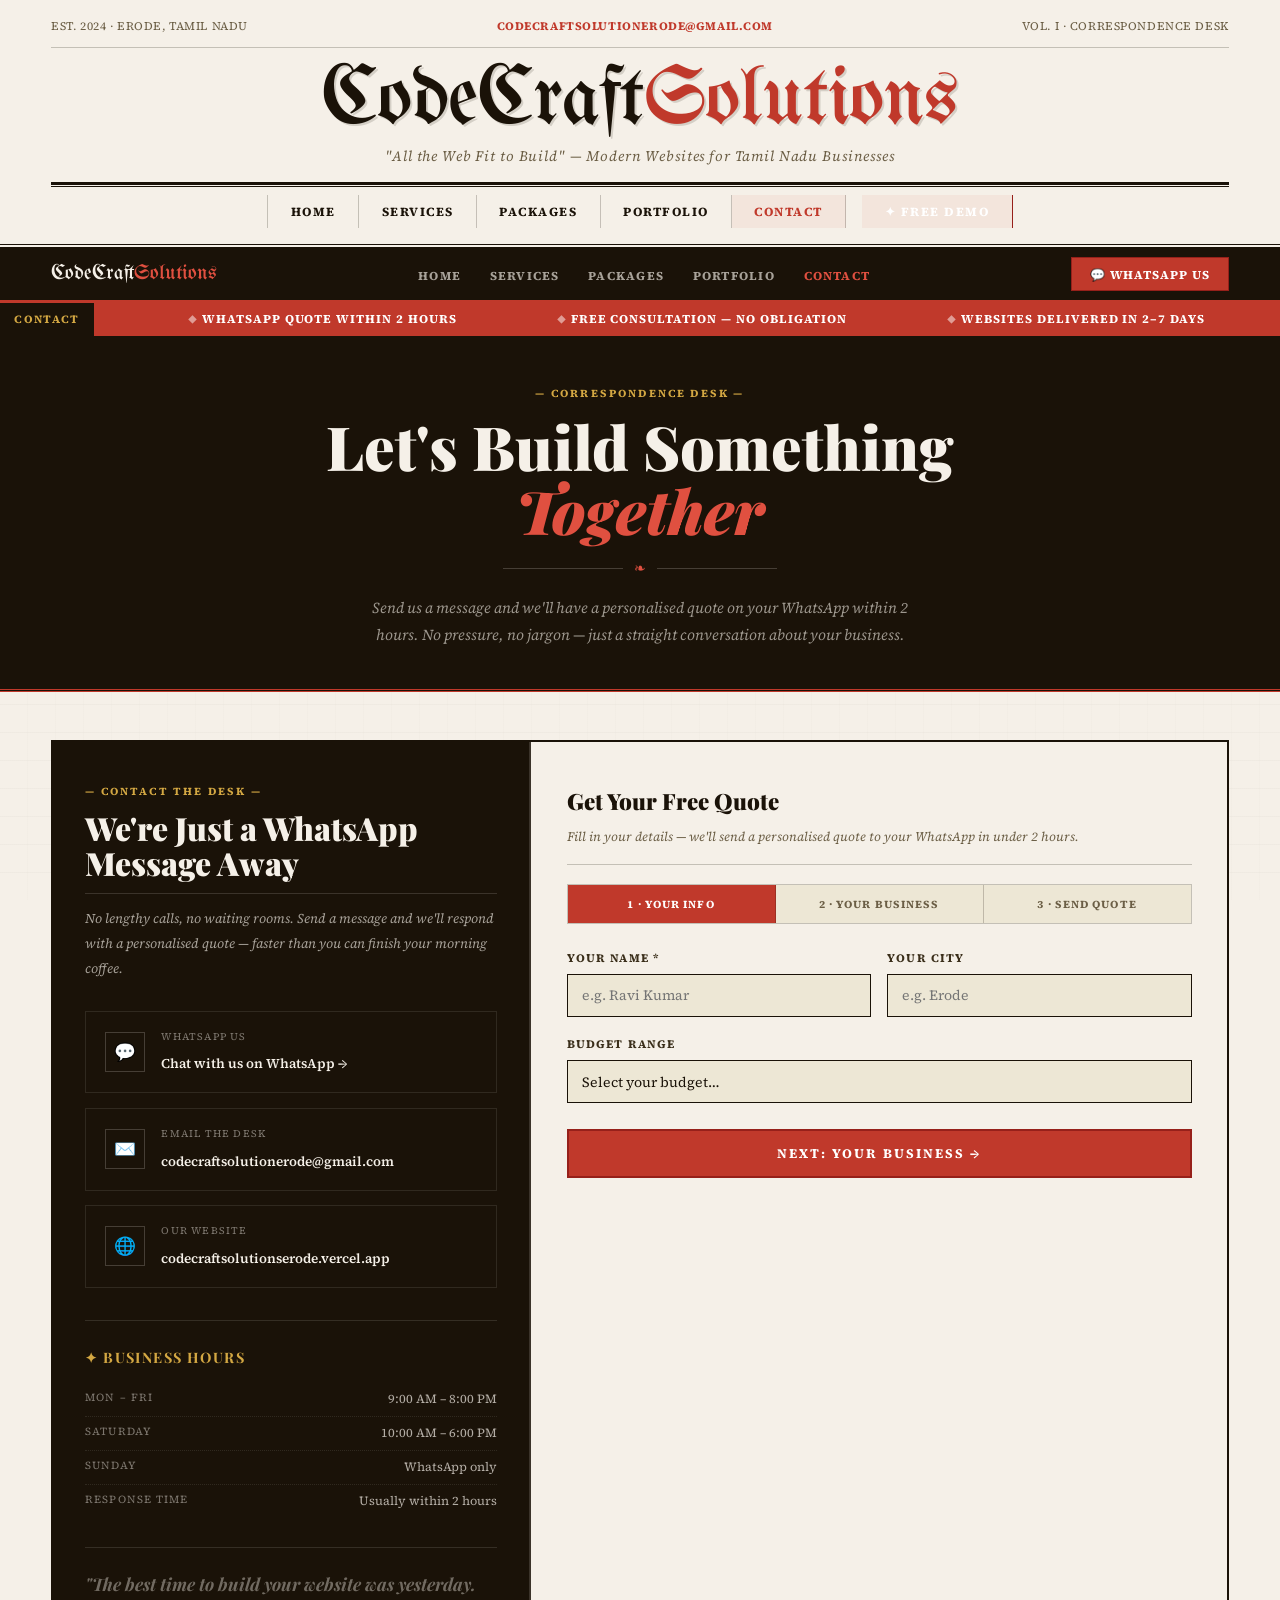
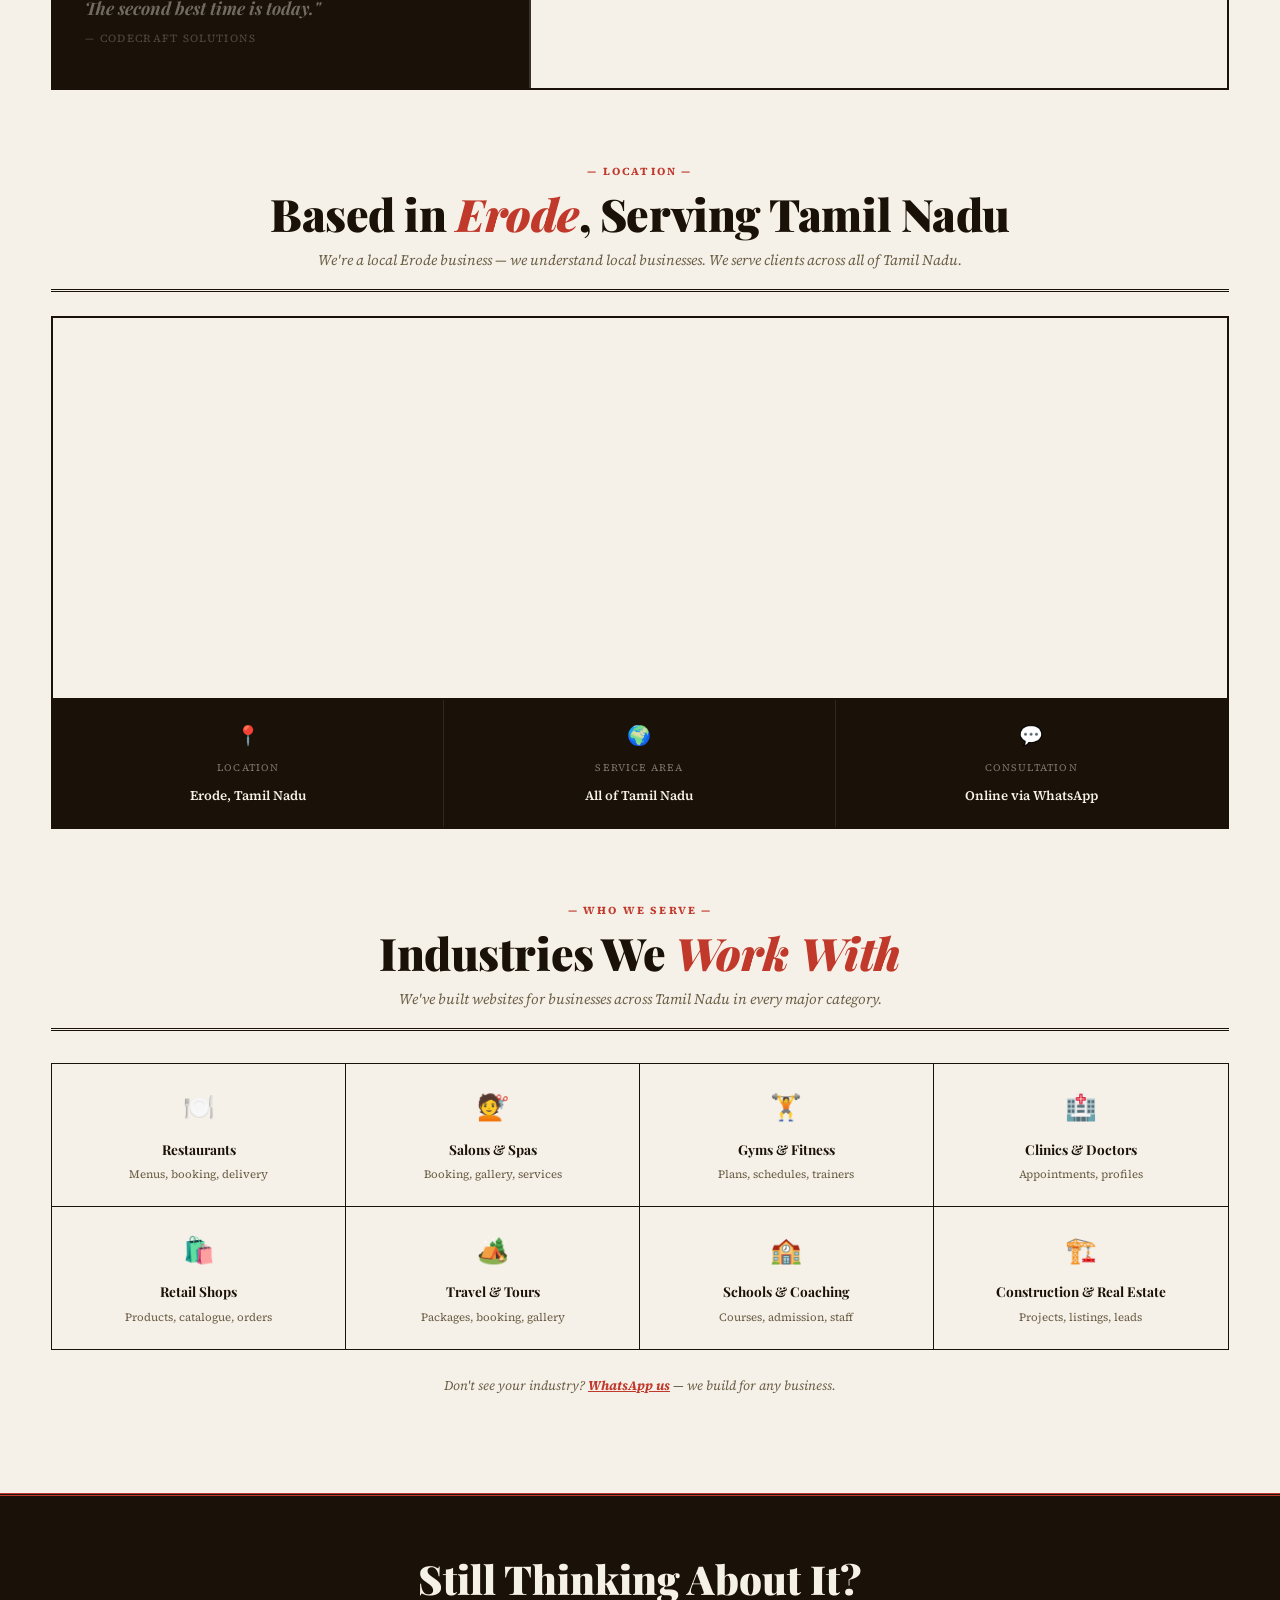
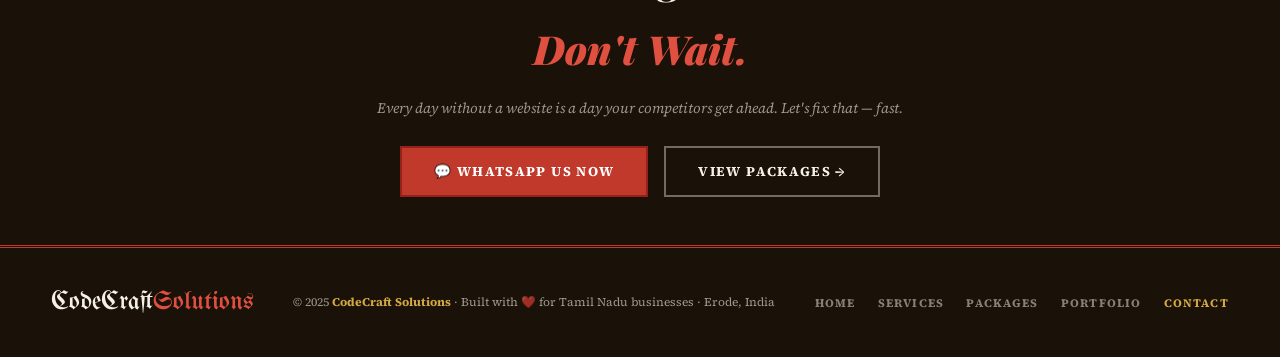
==== commit 49388b38: "Add files via upload" ====
--- a/contact.html
+++ b/contact.html
@@ -159,7 +159,7 @@
   <span class="page-banner-kicker">— Correspondence Desk —</span>
   <h1 class="page-banner-title">Let's Build Something<br><em>Together</em></h1>
   <div class="page-banner-rule"><span></span><i>❧</i><span></span></div>
-  <p class="page-banner-deck">Fill in the form below and your enquiry lands directly in our inbox. We'll send a personalised quote within 2 hours. No pressure, no jargon.</p>
+  <p class="page-banner-deck">Send us a message and we'll have a personalised quote on your WhatsApp within 2 hours. No pressure, no jargon — just a straight conversation about your business.</p>
 </div>
 
 <main class="contact-page">
@@ -214,7 +214,7 @@
     <!-- RIGHT: Multi-step form -->
     <div class="contact-form-panel reveal-right">
       <h3 class="form-headline">Get Your Free Quote</h3>
-      <p class="form-deck">Fill in your details — your enquiry is sent directly to our inbox and we'll reply within 2 hours.</p>
+      <p class="form-deck">Fill in your details — we'll send a personalised quote to your WhatsApp in under 2 hours.</p>
 
       <!-- Step tabs -->
       <div class="form-steps">
@@ -299,21 +299,13 @@
         </div>
         <div style="background:var(--cream-deep);border:1px solid var(--rule-thin);padding:.9rem 1.1rem;margin-bottom:1rem;font-size:.78rem;color:var(--ink-mid);">
           <strong style="color:var(--red);font-size:.7rem;text-transform:uppercase;letter-spacing:.1em;">What happens next?</strong><br>
-          Hit the button below — your enquiry is sent directly to our inbox. We'll reply with a personalised quote within 2 hours.
-        </div>
-        <!-- SUCCESS STATE -->
-        <div id="formSuccess" style="display:none;background:var(--ink);color:var(--cream);padding:1.8rem;text-align:center;border:2px solid var(--red);">
-          <div style="font-size:2rem;margin-bottom:.6rem">✅</div>
-          <div style="font-family:var(--serif-display);font-size:1.3rem;font-weight:900;color:var(--gold-light);margin-bottom:.5rem">Enquiry Sent!</div>
-          <div style="font-size:.82rem;color:rgba(245,240,232,.7);line-height:1.7;">We've received your message and will send a personalised quote to your email within 2 hours. Thank you!</div>
-        </div>
-        <!-- ERROR STATE -->
-        <div id="formError" style="display:none;background:#fff0f0;color:var(--red-dark);padding:1rem;border:1px solid var(--red);font-size:.8rem;margin-bottom:.8rem;"></div>
-        <div id="formActions" style="display:flex;gap:.8rem">
+          Clicking the button below will open WhatsApp with your details pre-filled. Send the message and we'll reply with a personalised quote — usually within 2 hours.
+        </div>
+        <div style="display:flex;gap:.8rem">
           <button class="form-submit" onclick="nextStep(2)" style="background:transparent;color:var(--ink);border:2px solid var(--ink);flex:0 0 auto;width:auto;padding:.85rem 1.5rem;">← Back</button>
-          <button class="form-submit" id="submitBtn" onclick="sendEmail()" style="flex:1">✉️ Send Enquiry</button>
-        </div>
-        <p class="form-note">Sent directly to our inbox · No spam, ever · Reply within 2 hours</p>
+          <button class="form-submit" onclick="sendToWhatsApp()" style="flex:1">💬 Send via WhatsApp</button>
+        </div>
+        <p class="form-note">Opens WhatsApp with your details pre-filled · No spam, ever</p>
       </div>
 
     </div>
@@ -435,78 +427,55 @@
 <script>
 /* ── MULTI-STEP FORM ── */
 function showStep(n) {
-  document.querySelectorAll('.form-step-panel').forEach((p, i) => {
-    p.classList.toggle('active', i === n - 1);
+  document.querySelectorAll('.form-step-panel').forEach((p,i) => {
+    p.classList.toggle('active', i === n-1);
   });
-  document.querySelectorAll('.form-step').forEach((t, i) => {
-    t.classList.toggle('active', i === n - 1);
+  document.querySelectorAll('.form-step').forEach((t,i) => {
+    t.classList.toggle('active', i === n-1);
   });
 }
-
 function nextStep(n) {
   if (n === 2) {
     const name = document.getElementById('fname').value.trim();
-    if (!name) { alert('Please enter your name to continue.'); return; }
+    if (!name) { alert('Please enter your name.'); return; }
   }
   if (n === 3) {
     const biz = document.getElementById('fbusiness').value.trim();
     const svc = document.getElementById('fservice').value;
-    if (!biz) { alert('Please enter your business name.'); return; }
-    if (!svc) { alert('Please select a service.'); return; }
+    if (!biz || !svc) { alert('Please fill in your business name and select a service.'); return; }
   }
   showStep(n);
-  document.querySelector('.contact-form-panel').scrollIntoView({ behavior: 'smooth', block: 'start' });
-}
-
-/* ── SEND EMAIL VIA RESEND (Vercel /api/send) ── */
-async function sendEmail() {
+  document.querySelector('.contact-form-panel').scrollIntoView({ behavior:'smooth', block:'start' });
+}
+
+/* ── WHATSAPP ── */
+function sendToWhatsApp() {
   const name     = document.getElementById('fname').value.trim();
   const city     = document.getElementById('fcity').value.trim();
-  const budget   = document.getElementById('fbudget').value || 'Not specified';
+  const budget   = document.getElementById('fbudget').value;
   const business = document.getElementById('fbusiness').value.trim();
   const service  = document.getElementById('fservice').value;
   const existing = document.getElementById('fexisting').value;
-  const message  = document.getElementById('fmessage').value.trim() || 'No additional details.';
+  const message  = document.getElementById('fmessage').value.trim();
   const hear     = document.getElementById('fhear').value;
 
-  // Final validation
   if (!name || !business || !service) {
-    const err = document.getElementById('formError');
-    err.style.display = 'block';
-    err.textContent   = 'Please complete all required fields (name, business, and service).';
-    return;
+    alert('Please complete all required fields first.');
+    showStep(1); return;
   }
 
-  // Loading state
-  const btn = document.getElementById('submitBtn');
-  btn.textContent = 'Sending…';
-  btn.disabled    = true;
-  document.getElementById('formError').style.display = 'none';
-
-  try {
-    const res = await fetch('/api/send', {
-      method:  'POST',
-      headers: { 'Content-Type': 'application/json' },
-      body: JSON.stringify({ name, city, budget, business, service, existing, message, hear })
-    });
-
-    const data = await res.json();
-
-    if (!res.ok) throw new Error(data.error || 'Unknown error');
-
-    // Success
-    document.getElementById('formActions').style.display = 'none';
-    document.getElementById('formSuccess').style.display = 'block';
-    document.querySelector('.form-note').style.display   = 'none';
-
-  } catch (err) {
-    console.error('Send error:', err);
-    const errorEl = document.getElementById('formError');
-    errorEl.style.display = 'block';
-    errorEl.textContent   = '⚠ Could not send your message. Please try again or WhatsApp us directly.';
-    btn.textContent = '✉️ Send Enquiry';
-    btn.disabled    = false;
-  }
+  const text =
+    `Hi CodeCraft Solutions! 👋\n\n` +
+    `*Name:* ${name}${city ? ' · ' + city : ''}\n` +
+    `*Business:* ${business}\n` +
+    `*Service Needed:* ${service}\n` +
+    (budget ? `*Budget:* ${budget}\n` : '') +
+    `*Existing Website:* ${existing}\n` +
+    (message ? `*Details:* ${message}\n` : '') +
+    `*How I heard about you:* ${hear}\n\n` +
+    `Looking forward to hearing from you!`;
+
+  window.open(`https://wa.me/916382639957?text=${encodeURIComponent(text)}`, '_blank');
 }
 </script>
 </body>
